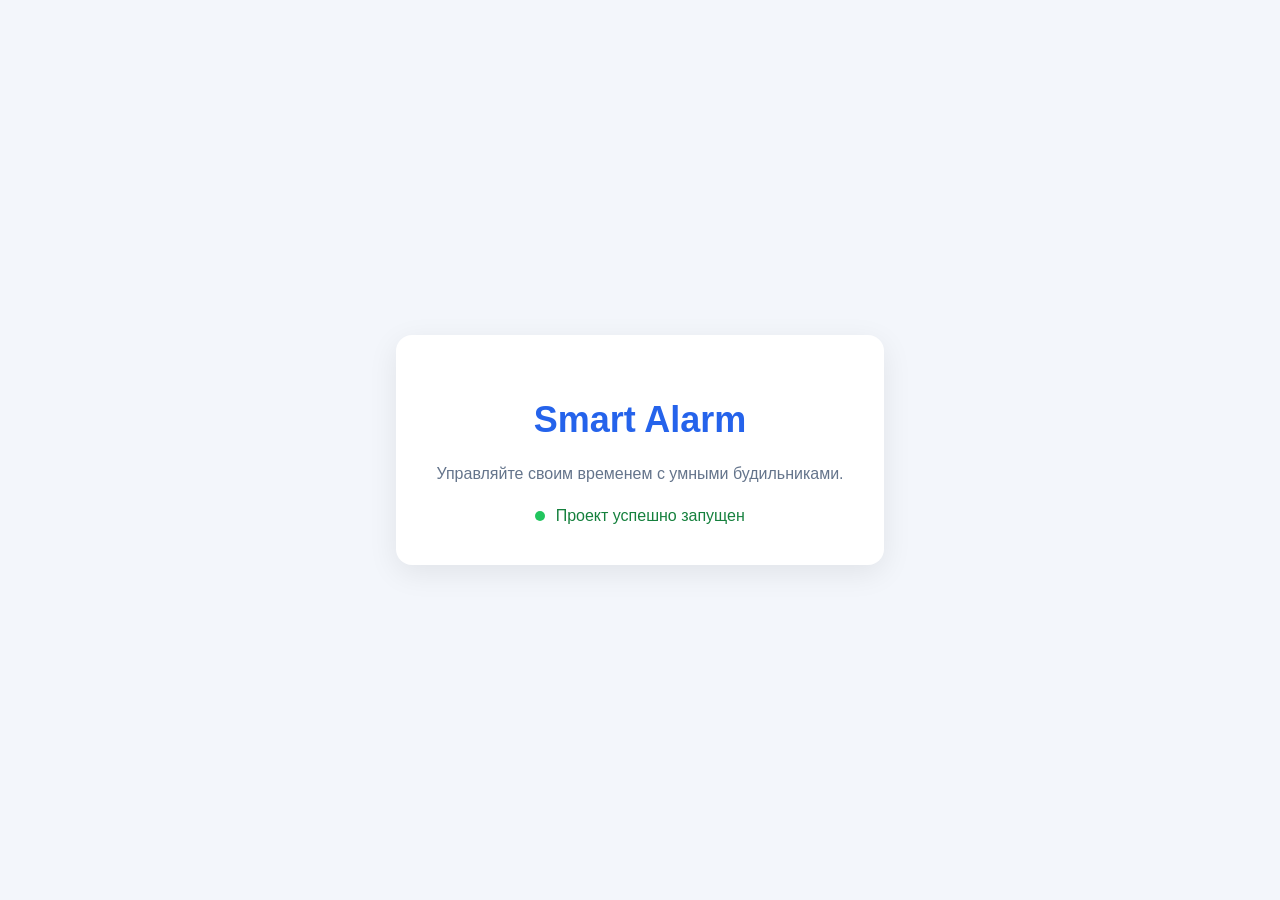
==== frontend/index.html @ fa348f57 "add backend API, frontend scaffold and project docs" ====
<!doctype html>
<html lang="ru">
  <head>
    <meta charset="UTF-8" />
    <meta name="viewport" content="width=device-width, initial-scale=1.0" />
    <title>Smart Alarm</title>
    <link rel="stylesheet" href="styles.css" />
  </head>
  <body>
    <main class="container">
      <h1>Smart Alarm</h1>
      <p>Управляйте своим временем с умными будильниками.</p>

      <div class="status">
        <span class="status-indicator"></span>
        Проект успешно запущен
      </div>
    </main>

    <script src="app.js"></script>
  </body>
</html>
---- frontend/styles.css ----
* {
    box-sizing: border-box;
}

body {
    margin: 0;
    min-height: 100vh;
    display: flex;
    justify-content: center;
    align-items: center;
    background: #f3f6fb;
    font-family: Arial, sans-serif;
    color: #1e293b;
}

.container {
    text-align: center;
    padding: 40px;
    background: #ffffff;
    border-radius: 16px;
    box-shadow: 0 8px 30px rgba(0, 0, 0, 0.08);
}

h1 {
    color: #2563eb;
    font-size: 36px;
}

p {
    color: #64748b;
}

.status {
    margin-top: 24px;
    color: #15803d;
}

.status-indicator {
    display: inline-block;
    width: 10px;
    height: 10px;
    margin-right: 6px;
    background: #22c55e;
    border-radius: 50%;
}
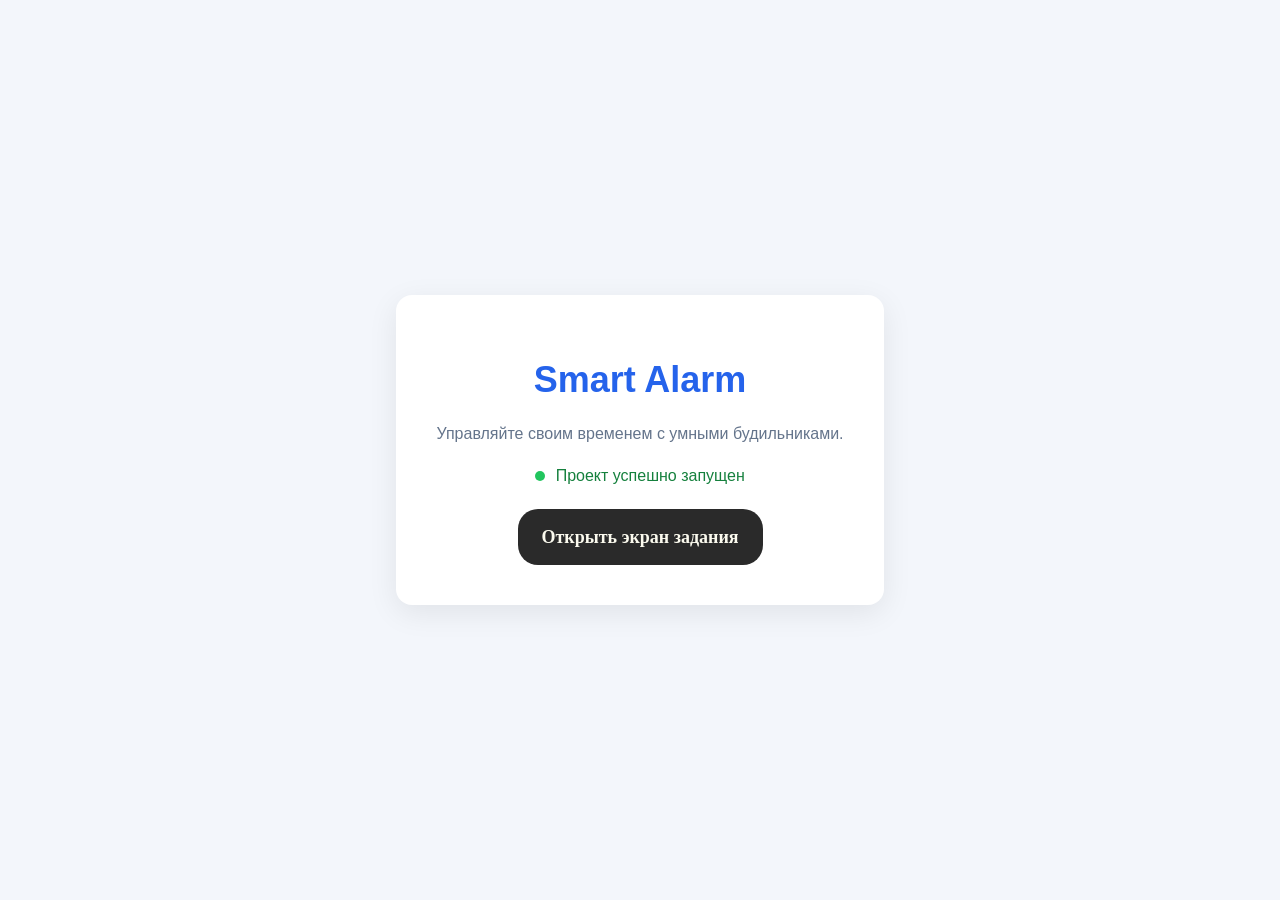
==== commit c434e872: "Отрисовка экранов математических заданий и ввода фраз" ====
--- a/frontend/index.html
+++ b/frontend/index.html
@@ -15,6 +15,10 @@
         <span class="status-indicator"></span>
         Проект успешно запущен
       </div>
+
+      <a class="preview-link" href="task.html?demo=math">
+        Открыть экран задания
+      </a>
     </main>
 
     <script src="app.js"></script>
--- a/frontend/styles.css
+++ b/frontend/styles.css
@@ -44,3 +44,28 @@
     background: #22c55e;
     border-radius: 50%;
 }
+
+.preview-link {
+    display: inline-flex;
+    align-items: center;
+    justify-content: center;
+    min-height: 56px;
+    margin-top: 24px;
+    padding: 0 24px;
+    background: #2a2a2a;
+    border-radius: 20px;
+    color: #fbfaee;
+    font-family: "Times New Roman", Times, serif;
+    font-size: 18px;
+    font-weight: 700;
+    text-decoration: none;
+}
+
+.preview-link:hover {
+    background: #1e1e1e;
+}
+
+.preview-link:focus-visible {
+    outline: 2px solid #2a2a2a;
+    outline-offset: 3px;
+}
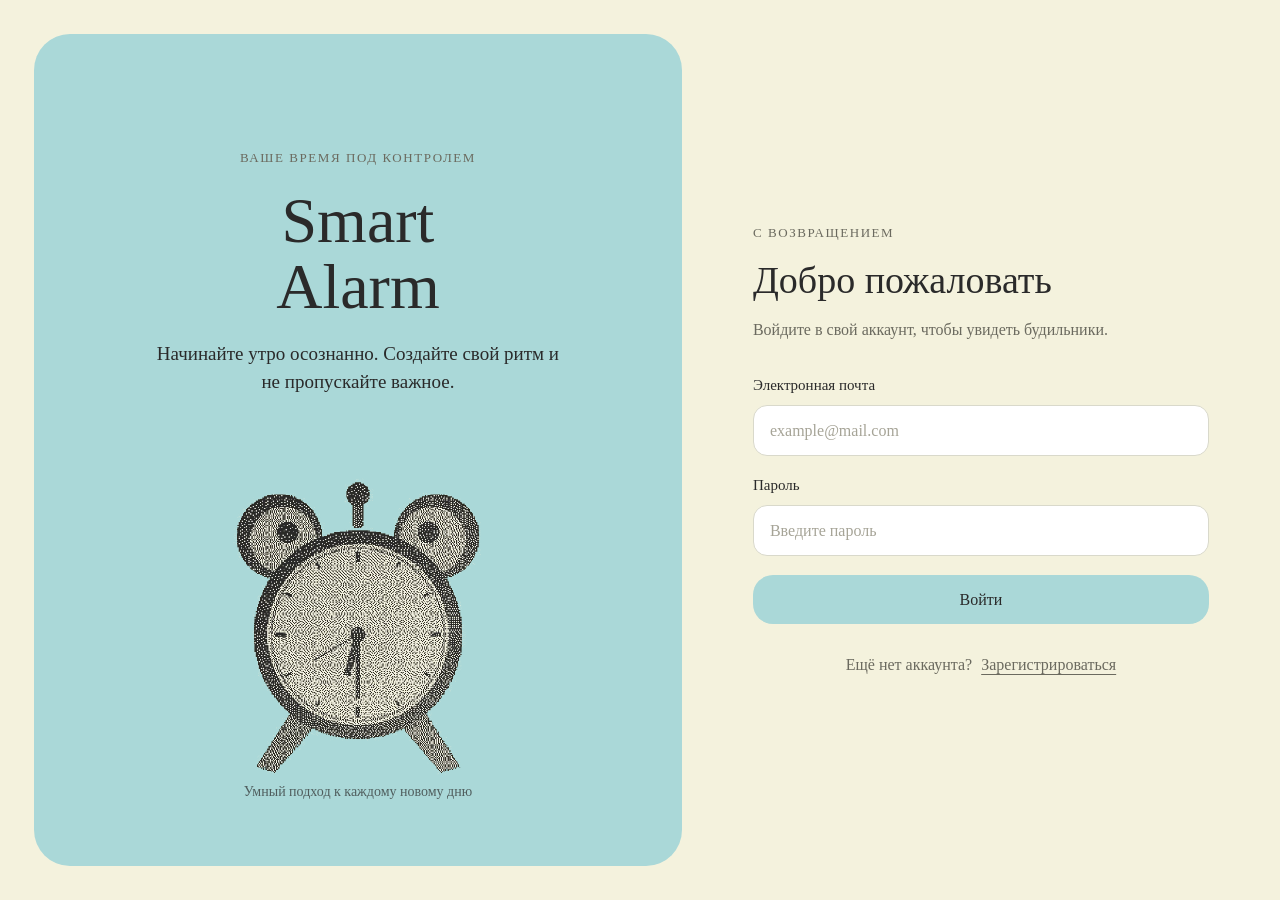
==== commit 4217556e: "feat: implement Smart Alarm frontend" ====
--- a/frontend/index.html
+++ b/frontend/index.html
@@ -1,26 +1,26 @@
-<!doctype html>
+
+<!DOCTYPE html>
 <html lang="ru">
-  <head>
-    <meta charset="UTF-8" />
-    <meta name="viewport" content="width=device-width, initial-scale=1.0" />
+<head>
+    <meta charset="UTF-8">
+    <meta name="viewport" content="width=device-width, initial-scale=1.0">
+    <meta name="theme-color" content="#F4F2DD">
+
     <title>Smart Alarm</title>
-    <link rel="stylesheet" href="styles.css" />
-  </head>
-  <body>
-    <main class="container">
-      <h1>Smart Alarm</h1>
-      <p>Управляйте своим временем с умными будильниками.</p>
 
-      <div class="status">
-        <span class="status-indicator"></span>
-        Проект успешно запущен
-      </div>
+    <link rel="icon" type="image/png" href="assets/clock.png">
+    <link rel="stylesheet" href="styles.css">
+</head>
 
-      <a class="preview-link" href="task.html?demo=math">
-        Открыть экран задания
-      </a>
-    </main>
+<body>
+    <div id="app">
+        <div class="app-loading">
+            <img src="assets/clock.png" alt="" class="loading-icon">
+            <p>Smart Alarm</p>
+            <span>Загружаем приложение...</span>
+        </div>
+    </div>
 
-    <script src="app.js"></script>
-  </body>
+    <script type="module" src="app.js"></script>
+</body>
 </html>
--- a/frontend/styles.css
+++ b/frontend/styles.css
@@ -1,71 +1,1190 @@
+:root {
+    --color-background: #F4F2DD;
+    --color-surface: #FBFAEE;
+    --color-primary: #AAD8D8;
+    --color-primary-dark: #79B9B9;
+    --color-text: #2A2A2A;
+    --color-muted: #6B6A5F;
+    --color-accent: #A63A2B;
+    --color-line: #D9D9CB;
+    --color-white: #FFFFFF;
+    --color-error-bg: #F8E8E4;
+    --color-success-bg: #E6F1E5;
+
+    --font-main: "Times New Roman", Times, serif;
+
+    --radius-card: 29px;
+    --radius-button: 20px;
+    --radius-small: 14px;
+
+    --shadow-soft: 0 8px 30px rgba(42, 42, 42, 0.045);
+    --transition: 0.2s ease;
+}
+
+/*reset*/
+
 
 * {
     box-sizing: border-box;
+    margin: 0;
+    padding: 0;
+}
+
+html {
+    min-width: 320px;
+    min-height: 100%;
+    scroll-behavior: smooth;
 }
 
 body {
-    margin: 0;
+    min-width: 320px;
     min-height: 100vh;
-    display: flex;
+    background: var(--color-background);
+    color: var(--color-text);
+    font-family: var(--font-main);
+    font-size: 16px;
+    line-height: 1.45;
+}
+
+button,
+input,
+select,
+textarea {
+    font: inherit;
+}
+
+button {
+    color: inherit;
+}
+
+button:focus-visible,
+input:focus-visible,
+select:focus-visible,
+a:focus-visible {
+    outline: 2px solid var(--color-accent);
+    outline-offset: 3px;
+}
+
+button:disabled {
+    cursor: not-allowed;
+    opacity: 0.55;
+}
+
+a {
+    color: inherit;
+    text-decoration: none;
+}
+
+img {
+    display: block;
+    max-width: 100%;
+}
+
+/* APP ROOT AND LOADING*/
+
+#app {
+    min-height: 100vh;
+}
+
+.app-loading {
+    min-height: 100vh;
+    display: flex;
+    flex-direction: column;
     justify-content: center;
     align-items: center;
-    background: #f3f6fb;
-    font-family: Arial, sans-serif;
-    color: #1e293b;
-}
-
-.container {
+    gap: 12px;
+    color: var(--color-muted);
+}
+
+.loading-icon {
+    width: 76px;
+    height: 76px;
+    object-fit: contain;
+    margin-bottom: 8px;
+}
+
+.app-loading p {
+    color: var(--color-text);
+    font-size: 30px;
+}
+
+.app-loading span {
+    font-size: 15px;
+}
+
+/*COMMON ELEMENTS */
+
+.eyebrow {
+    color: var(--color-muted);
+    font-size: 13px;
+    letter-spacing: 0.12em;
+    text-transform: uppercase;
+}
+
+.page-title {
+    font-size: clamp(30px, 3vw, 43px);
+    font-weight: 400;
+    line-height: 1.12;
+}
+
+.page-description {
+    max-width: 620px;
+    color: var(--color-muted);
+    font-size: 17px;
+}
+
+.section-title {
+    font-size: 24px;
+    font-weight: 400;
+}
+
+.muted {
+    color: var(--color-muted);
+}
+
+.accent-text {
+    color: var(--color-accent);
+}
+
+.divider {
+    width: 100%;
+    height: 1px;
+    background: var(--color-line);
+    border: none;
+}
+
+/* BUTTONS */
+
+.button {
+    min-height: 48px;
+    padding: 12px 23px;
+    display: inline-flex;
+    justify-content: center;
+    align-items: center;
+    gap: 9px;
+
+    border: 1px solid transparent;
+    border-radius: var(--radius-button);
+
+    background: var(--color-primary);
+    color: var(--color-text);
+
+    font-size: 16px;
+    cursor: pointer;
+    transition:
+        background var(--transition),
+        transform var(--transition),
+        border-color var(--transition);
+}
+
+.button:hover {
+    background: var(--color-primary-dark);
+}
+
+.button:active {
+    transform: scale(0.98);
+}
+
+.button-secondary {
+    background: transparent;
+    border-color: var(--color-line);
+}
+
+.button-secondary:hover {
+    background: rgba(170, 216, 216, 0.2);
+    border-color: var(--color-primary-dark);
+}
+
+.button-danger {
+    background: var(--color-error-bg);
+    color: var(--color-accent);
+}
+
+.button-danger:hover {
+    background: #F1D7D1;
+}
+
+.button-full {
+    width: 100%;
+}
+
+.button-small {
+    min-height: 38px;
+    padding: 8px 16px;
+    font-size: 14px;
+}
+
+.text-button {
+    padding: 4px 0;
+    border: none;
+    background: transparent;
+    color: var(--color-muted);
+    cursor: pointer;
+    text-decoration: underline;
+    text-underline-offset: 4px;
+}
+
+.text-button:hover {
+    color: var(--color-accent);
+}
+
+/* FORM ELEMENTS */
+
+.form {
+    display: flex;
+    flex-direction: column;
+    gap: 19px;
+}
+
+.form-group {
+    display: flex;
+    flex-direction: column;
+    gap: 8px;
+}
+
+.form-label {
+    font-size: 15px;
+    color: var(--color-text);
+}
+
+.form-input {
+    width: 100%;
+    min-height: 51px;
+    padding: 13px 16px;
+
+    border: 1px solid var(--color-line);
+    border-radius: var(--radius-small);
+
+    background: var(--color-white);
+    color: var(--color-text);
+
+    font-size: 16px;
+    transition: border-color var(--transition);
+}
+
+.form-input::placeholder {
+    color: #A6A497;
+}
+
+.form-input:focus {
+    outline: none;
+    border-color: var(--color-primary-dark);
+}
+
+.form-hint {
+    color: var(--color-muted);
+    font-size: 13px;
+}
+
+.form-error {
+    color: var(--color-accent);
+    font-size: 14px;
+}
+
+.form-message {
+    padding: 12px 15px;
+    border-radius: var(--radius-small);
+    font-size: 14px;
+}
+
+.form-message.error {
+    background: var(--color-error-bg);
+    color: var(--color-accent);
+}
+
+.form-message.success {
+    background: var(--color-success-bg);
+    color: #426B43;
+}
+
+/* AUTHENTICATION LAYOUT */
+
+.auth-layout {
+    min-height: 100vh;
+    padding: 34px;
+    display: grid;
+    grid-template-columns: minmax(0, 1.1fr) minmax(380px, 0.9fr);
+    gap: 34px;
+}
+
+.auth-visual {
+    position: relative;
+    min-height: 620px;
+    padding: clamp(30px, 5vw, 70px);
+
+    display: flex;
+    flex-direction: column;
+    justify-content: space-between;
+
+    overflow: hidden;
+    border-radius: 36px;
+    background: var(--color-primary);
+}
+
+.auth-visual-content {
+    position: relative;
+    z-index: 1;
+    width: 100%;
+    max-width: none;
+    margin: auto;
+
+    display: flex;
+    flex-direction: column;
+    align-items: center;
+
     text-align: center;
+}
+
+.auth-visual h1 {
+    margin-top: 20px;
+    font-size: clamp(42px, 5vw, 68px);
+    font-weight: 400;
+    line-height: 1.03;
+    text-align: center;
+}
+
+.auth-visual p {
+    max-width: 420px;
+    margin-top: 20px;
+    font-size: 19px;
+    text-align: center;
+}
+.auth-visual h1 {
+    margin-top: 20px;
+    font-size: clamp(42px, 5vw, 68px);
+    font-weight: 400;
+    line-height: 1.03;
+}
+
+.auth-visual p {
+    max-width: 420px;
+    margin-top: 20px;
+    font-size: 19px;
+}
+
+.auth-illustration {
+    width: min(65%, 360px);
+    max-height: 310px;
+    object-fit: contain;
+    align-self: center;
+    margin-top: 25px;
+}
+
+.auth-visual-footer {
+    position: relative;
+    z-index: 1;
+    width: 100%;
+
+    color: rgba(42, 42, 42, 0.7);
+    font-size: 14px;
+    text-align: center;
+    text-align: center;
+}
+
+.auth-panel {
+    width: 100%;
+    max-width: 480px;
+    margin: auto;
+    padding: 30px 12px;
+}
+
+.auth-panel-header {
+    margin-bottom: 34px;
+}
+
+.auth-panel-header h2 {
+    margin-top: 10px;
+    font-size: 38px;
+    font-weight: 400;
+}
+
+.auth-panel-header p {
+    margin-top: 10px;
+    color: var(--color-muted);
+}
+
+.auth-footer {
+    margin-top: 25px;
+    color: var(--color-muted);
+    text-align: center;
+}
+
+.auth-footer button {
+    margin-left: 5px;
+}
+
+/* ONBOARDING AND PERMISSIONS */
+
+.onboarding-layout {
+    min-height: 100vh;
     padding: 40px;
-    background: #ffffff;
-    border-radius: 16px;
-    box-shadow: 0 8px 30px rgba(0, 0, 0, 0.08);
-}
-
-h1 {
-    color: #2563eb;
-    font-size: 36px;
-}
-
-p {
-    color: #64748b;
-}
-
-.status {
-    margin-top: 24px;
-    color: #15803d;
-}
-
-.status-indicator {
-    display: inline-block;
-    width: 10px;
-    height: 10px;
-    margin-right: 6px;
-    background: #22c55e;
+    display: flex;
+    justify-content: center;
+    align-items: center;
+}
+
+.onboarding-card {
+    width: min(100%, 850px);
+    min-height: 480px;
+    padding: clamp(28px, 5vw, 60px);
+
+    display: flex;
+    flex-direction: column;
+    align-items: center;
+    justify-content: center;
+    text-align: center;
+    gap: 22px;
+
+    border-radius: 36px;
+    background: var(--color-surface);
+    box-shadow: var(--shadow-soft);
+}
+
+.onboarding-illustration {
+    width: min(240px, 55%);
+    max-height: 220px;
+    object-fit: contain;
+}
+
+.onboarding-card h1 {
+    max-width: 650px;
+    font-size: clamp(32px, 4vw, 48px);
+    font-weight: 400;
+    line-height: 1.12;
+}
+
+.onboarding-card p {
+    max-width: 540px;
+    color: var(--color-muted);
+    font-size: 17px;
+}
+
+.onboarding-actions {
+    width: 100%;
+    margin-top: 12px;
+    display: flex;
+    justify-content: center;
+    gap: 12px;
+    flex-wrap: wrap;
+}
+
+.onboarding-progress {
+    display: flex;
+    justify-content: center;
+    gap: 8px;
+}
+
+.progress-dot {
+    width: 8px;
+    height: 8px;
     border-radius: 50%;
-}
-
-.preview-link {
+    background: var(--color-line);
+}
+
+.progress-dot.active {
+    width: 24px;
+    border-radius: 10px;
+    background: var(--color-primary-dark);
+}
+
+/* MAIN APP SHELL */
+
+.app-shell {
+    min-height: 100vh;
+    display: grid;
+    grid-template-columns: 260px minmax(0, 1fr);
+}
+
+.sidebar {
+    position: sticky;
+    top: 0;
+    height: 100vh;
+    padding: 30px 21px;
+
+    display: flex;
+    flex-direction: column;
+
+    background: var(--color-surface);
+    border-right: 1px solid var(--color-line);
+}
+
+.brand {
+    display: flex;
+    align-items: center;
+    gap: 12px;
+    padding: 4px 10px 35px;
+}
+
+.brand img {
+    width: 43px;
+    height: 43px;
+    object-fit: contain;
+}
+
+.brand-name {
+    font-size: 25px;
+    line-height: 1;
+}
+
+.brand-caption {
+    margin-top: 4px;
+    color: var(--color-muted);
+    font-size: 12px;
+}
+
+.sidebar-nav {
+    display: flex;
+    flex-direction: column;
+    gap: 8px;
+}
+
+.nav-label {
+    margin: 10px 12px 7px;
+    color: var(--color-muted);
+    font-size: 12px;
+    letter-spacing: 0.1em;
+    text-transform: uppercase;
+}
+
+.nav-link {
+    min-height: 48px;
+    padding: 11px 14px;
+
+    display: flex;
+    align-items: center;
+    gap: 12px;
+
+    border: none;
+    border-radius: 15px;
+    background: transparent;
+
+    color: var(--color-muted);
+    text-align: left;
+    font-size: 16px;
+    cursor: pointer;
+    transition: background var(--transition), color var(--transition);
+}
+
+.nav-link:hover {
+    background: rgba(170, 216, 216, 0.2);
+    color: var(--color-text);
+}
+
+.nav-link.active {
+    background: var(--color-primary);
+    color: var(--color-text);
+}
+
+.nav-icon {
+    width: 22px;
+    text-align: center;
+    font-size: 19px;
+}
+
+.sidebar-bottom {
+    margin-top: auto;
+    padding-top: 25px;
+}
+
+.sidebar-user {
+    padding: 15px 10px 0;
+    border-top: 1px solid var(--color-line);
+}
+
+.sidebar-user-email {
+    overflow: hidden;
+    color: var(--color-muted);
+    font-size: 13px;
+    text-overflow: ellipsis;
+    white-space: nowrap;
+}
+
+.sidebar-user-action {
+    margin-top: 9px;
+}
+
+.main-area {
+    min-width: 0;
+    padding: 34px clamp(25px, 4vw, 65px) 55px;
+}
+
+.topbar {
+    min-height: 48px;
+    margin-bottom: 38px;
+
+    display: flex;
+    align-items: center;
+    justify-content: space-between;
+    gap: 20px;
+}
+
+.topbar-date {
+    color: var(--color-muted);
+    font-size: 15px;
+}
+
+.topbar-actions {
+    display: flex;
+    align-items: center;
+    gap: 12px;
+}
+
+.page-content {
+    width: 100%;
+    max-width: 1440px;
+    margin: 0 auto;
+}
+
+.page-header {
+    margin-bottom: 32px;
+    display: flex;
+    justify-content: space-between;
+    align-items: flex-end;
+    gap: 24px;
+}
+
+.page-header-text {
+    display: flex;
+    flex-direction: column;
+    gap: 9px;
+}
+
+/* DASHBOARD / ALARM LIST */
+
+.welcome-panel {
+    position: relative;
+    min-height: 190px;
+    margin-bottom: 35px;
+    padding: 30px 36px;
+
+    display: flex;
+    align-items: center;
+    justify-content: space-between;
+    gap: 25px;
+
+    overflow: hidden;
+    border-radius: var(--radius-card);
+    background: var(--color-primary);
+}
+
+.welcome-content {
+    flex: 1;
+    min-width: 0;
+}
+
+.welcome-panel h1 {
+    max-width: 650px;
+    font-size: clamp(32px, 4vw, 47px);
+    font-weight: 400;
+    line-height: 1.08;
+    overflow-wrap: anywhere;
+    word-break: normal;
+}
+
+.welcome-panel p {
+    margin-top: 12px;
+    color: rgba(42, 42, 42, 0.75);
+    font-size: 17px;
+}
+
+.welcome-decoration {
+    width: 150px;
+    max-height: 150px;
+    flex-shrink: 0;
+    object-fit: contain;
+}
+
+.alarm-section {
+    margin-top: 30px;
+}
+
+.alarm-section-header {
+    margin-bottom: 20px;
+    display: flex;
+    align-items: center;
+    justify-content: space-between;
+    gap: 16px;
+}
+
+.alarm-count {
+    color: var(--color-muted);
+    font-size: 14px;
+}
+
+.alarm-grid {
+    display: grid;
+    grid-template-columns: minmax(0, 1fr);
+    gap: 18px;
+}
+
+.alarm-card {
+    min-width: 0;
+    padding: 25px;
+
+    display: flex;
+    flex-direction: column;
+    gap: 18px;
+
+    border: 1px solid var(--color-line);
+    border-radius: var(--radius-card);
+    background: var(--color-surface);
+    box-shadow: var(--shadow-soft);
+}
+
+.alarm-card-top {
+    display: flex;
+    align-items: flex-start;
+    justify-content: space-between;
+    gap: 15px;
+}
+
+.alarm-time {
+    font-size: clamp(36px, 4vw, 51px);
+    line-height: 1;
+    font-weight: 400;
+    font-variant-numeric: tabular-nums;
+}
+
+.alarm-status {
+    padding: 6px 11px;
+    border-radius: 20px;
+    background: var(--color-success-bg);
+    color: #426B43;
+    font-size: 12px;
+    white-space: nowrap;
+}
+
+.alarm-status.disabled {
+    background: #ECEBE3;
+    color: var(--color-muted);
+}
+
+.alarm-days {
+    display: flex;
+    flex-wrap: wrap;
+    gap: 6px;
+}
+
+.day-chip {
+    min-width: 31px;
+    height: 31px;
+    padding: 0 7px;
+
     display: inline-flex;
-    align-items: center;
     justify-content: center;
-    min-height: 56px;
-    margin-top: 24px;
-    padding: 0 24px;
-    background: #2a2a2a;
-    border-radius: 20px;
-    color: #fbfaee;
-    font-family: "Times New Roman", Times, serif;
-    font-size: 18px;
-    font-weight: 700;
-    text-decoration: none;
-}
-
-.preview-link:hover {
-    background: #1e1e1e;
-}
-
-.preview-link:focus-visible {
-    outline: 2px solid #2a2a2a;
-    outline-offset: 3px;
+    align-items: center;
+
+    border-radius: 50%;
+    background: #ECEBE3;
+    color: var(--color-muted);
+    font-size: 12px;
+}
+
+.day-chip.active {
+    background: var(--color-primary);
+    color: var(--color-text);
+}
+
+.alarm-details {
+    padding-top: 15px;
+    display: flex;
+    flex-direction: column;
+    gap: 7px;
+    border-top: 1px solid var(--color-line);
+}
+
+.alarm-detail {
+    display: flex;
+    justify-content: space-between;
+    gap: 15px;
+    font-size: 14px;
+}
+
+.alarm-detail-label {
+    color: var(--color-muted);
+}
+
+.alarm-detail-value {
+    text-align: right;
+}
+
+/* EMPTY / LOADING / ERROR STATES */
+
+.state-panel {
+    min-height: 300px;
+    padding: 45px 25px;
+
+    display: flex;
+    flex-direction: column;
+    justify-content: center;
+    align-items: center;
+    gap: 16px;
+
+    border: 1px dashed var(--color-line);
+    border-radius: var(--radius-card);
+    background: rgba(251, 250, 238, 0.6);
+    text-align: center;
+}
+
+.state-illustration {
+    width: 110px;
+    height: 110px;
+    object-fit: contain;
+}
+
+.state-panel h2 {
+    font-size: 27px;
+    font-weight: 400;
+}
+
+.state-panel p {
+    max-width: 420px;
+    color: var(--color-muted);
+}
+
+.state-error {
+    border-color: #E5B7AC;
+    background: var(--color-error-bg);
+}
+
+.loader {
+    width: 34px;
+    height: 34px;
+    border: 3px solid var(--color-line);
+    border-top-color: var(--color-primary-dark);
+    border-radius: 50%;
+    animation: spin 0.8s linear infinite;
+}
+
+@keyframes spin {
+    to {
+        transform: rotate(360deg);
+    }
+}
+
+/* PROFILE */
+
+.profile-card {
+    max-width: 720px;
+    padding: 30px;
+    border: 1px solid var(--color-line);
+    border-radius: var(--radius-card);
+    background: var(--color-surface);
+}
+
+.profile-row {
+    padding: 18px 0;
+    display: flex;
+    justify-content: space-between;
+    gap: 20px;
+    border-bottom: 1px solid var(--color-line);
+}
+
+.profile-row:last-child {
+    border-bottom: none;
+}
+
+.profile-label {
+    color: var(--color-muted);
+}
+
+/* MOBILE NAVIGATION */
+
+.mobile-header {
+    display: none;
+}
+
+.mobile-nav {
+    display: none;
+}
+
+/* RESPONSIVE: SMALL DESKTOP */
+
+@media (max-width: 1100px) {
+    .app-shell {
+        grid-template-columns: 220px minmax(0, 1fr);
+    }
+
+    .sidebar {
+        padding-inline: 15px;
+    }
+
+    .main-area {
+        padding-inline: 28px;
+    }
+
+    .alarm-grid {
+        grid-template-columns: 1fr;
+    }
+
+    .auth-layout {
+        grid-template-columns: minmax(0, 1fr) minmax(340px, 0.9fr);
+        padding: 22px;
+        gap: 22px;
+    }
+}
+
+/* RESPONSIVE: TABLET */
+
+@media (max-width: 760px) {
+    .app-shell {
+        display: block;
+        padding-bottom: 78px;
+    }
+
+    .sidebar {
+        display: none;
+    }
+
+    .main-area {
+        padding: 22px 20px 35px;
+    }
+
+    .topbar {
+        margin-bottom: 27px;
+    }
+
+    .mobile-header {
+        min-height: 65px;
+        padding: 12px 20px;
+
+        display: flex;
+        align-items: center;
+        justify-content: space-between;
+
+        background: var(--color-surface);
+        border-bottom: 1px solid var(--color-line);
+    }
+
+    .mobile-header .brand {
+        padding: 0;
+    }
+
+    .mobile-nav {
+        position: fixed;
+        z-index: 20;
+        right: 0;
+        bottom: 0;
+        left: 0;
+
+        min-height: 70px;
+        padding: 8px 12px;
+
+        display: flex;
+        justify-content: space-around;
+        align-items: center;
+        gap: 5px;
+
+        background: var(--color-surface);
+        border-top: 1px solid var(--color-line);
+    }
+
+    .mobile-nav .nav-link {
+        min-width: 0;
+        min-height: 54px;
+        padding: 6px 10px;
+
+        flex: 1;
+        flex-direction: column;
+        justify-content: center;
+        gap: 2px;
+
+        font-size: 11px;
+        text-align: center;
+    }
+
+    .mobile-nav .nav-icon {
+        font-size: 19px;
+    }
+
+    .welcome-panel {
+        min-height: 165px;
+        padding: 25px;
+    }
+
+    .welcome-decoration {
+        width: 100px;
+    }
+
+    .page-header {
+        align-items: flex-start;
+        flex-direction: column;
+    }
+
+    .auth-layout {
+        min-height: 100vh;
+        padding: 18px;
+        display: flex;
+        flex-direction: column;
+        gap: 15px;
+    }
+
+    .auth-visual {
+        min-height: 230px;
+        padding: 25px;
+        border-radius: 25px;
+    }
+
+    .auth-visual h1 {
+        font-size: 38px;
+    }
+
+    .auth-visual p {
+        margin-top: 10px;
+        font-size: 16px;
+    }
+
+    .auth-illustration {
+        display: none;
+    }
+
+    .auth-panel {
+        max-width: 520px;
+        padding: 25px 8px;
+    }
+
+    .auth-panel-header {
+        margin-bottom: 25px;
+    }
+
+    .auth-panel-header h2 {
+        font-size: 33px;
+    }
+
+    .onboarding-layout {
+        padding: 18px;
+    }
+
+    .onboarding-card {
+        min-height: 430px;
+        padding: 28px 20px;
+    }
+}
+
+/* RESPONSIVE: MOBILE */
+
+@media (max-width: 480px) {
+    body {
+        font-size: 15px;
+    }
+
+    .main-area {
+        padding: 18px 15px 28px;
+    }
+
+    .page-title {
+        font-size: 32px;
+    }
+
+    .topbar {
+        margin-bottom: 23px;
+    }
+
+    .topbar-date {
+        font-size: 13px;
+    }
+
+    .welcome-panel {
+        min-height: 150px;
+        padding: 21px;
+        border-radius: 23px;
+    }
+
+    .welcome-panel h1 {
+        font-size: 31px;
+    }
+
+    .welcome-panel p {
+        font-size: 14px;
+    }
+
+    .welcome-decoration {
+        width: 75px;
+    }
+
+    .alarm-card {
+        padding: 20px;
+        border-radius: 23px;
+    }
+
+    .alarm-time {
+        font-size: 39px;
+    }
+
+    .alarm-section-header {
+        align-items: flex-start;
+    }
+
+    .section-title {
+        font-size: 21px;
+    }
+
+    .button {
+        min-height: 45px;
+        padding: 10px 17px;
+    }
+
+    .mobile-nav {
+        padding-inline: 5px;
+    }
+
+    .mobile-nav .nav-link {
+        padding-inline: 4px;
+        font-size: 10px;
+    }
+
+    .auth-layout {
+        padding: 12px 17px;
+    }
+
+    .auth-visual {
+        min-height: 185px;
+        padding: 20px;
+    }
+
+    .auth-visual h1 {
+        font-size: 33px;
+    }
+
+    .auth-panel-header h2 {
+        font-size: 30px;
+    }
+
+    .profile-card {
+        padding: 20px;
+    }
+
+    .profile-row {
+        flex-direction: column;
+        gap: 5px;
+    }
+
+    .onboarding-card {
+        min-height: 400px;
+        padding: 25px 18px;
+    }
+
+    .onboarding-card h1 {
+        font-size: 31px;
+    }
+}
+
+/* ACCESSIBILITY / REDUCED MOTION */
+
+@media (prefers-reduced-motion: reduce) {
+    *,
+    *::before,
+    *::after {
+        scroll-behavior: auto !important;
+        animation-duration: 0.01ms !important;
+        animation-iteration-count: 1 !important;
+        transition-duration: 0.01ms !important;
+    }
+}
+
+/* cкрываем часы в блоке приветствия на узких экранах */
+@media (max-width: 900px) {
+    .welcome-decoration {
+        display: none;
+    }
 }
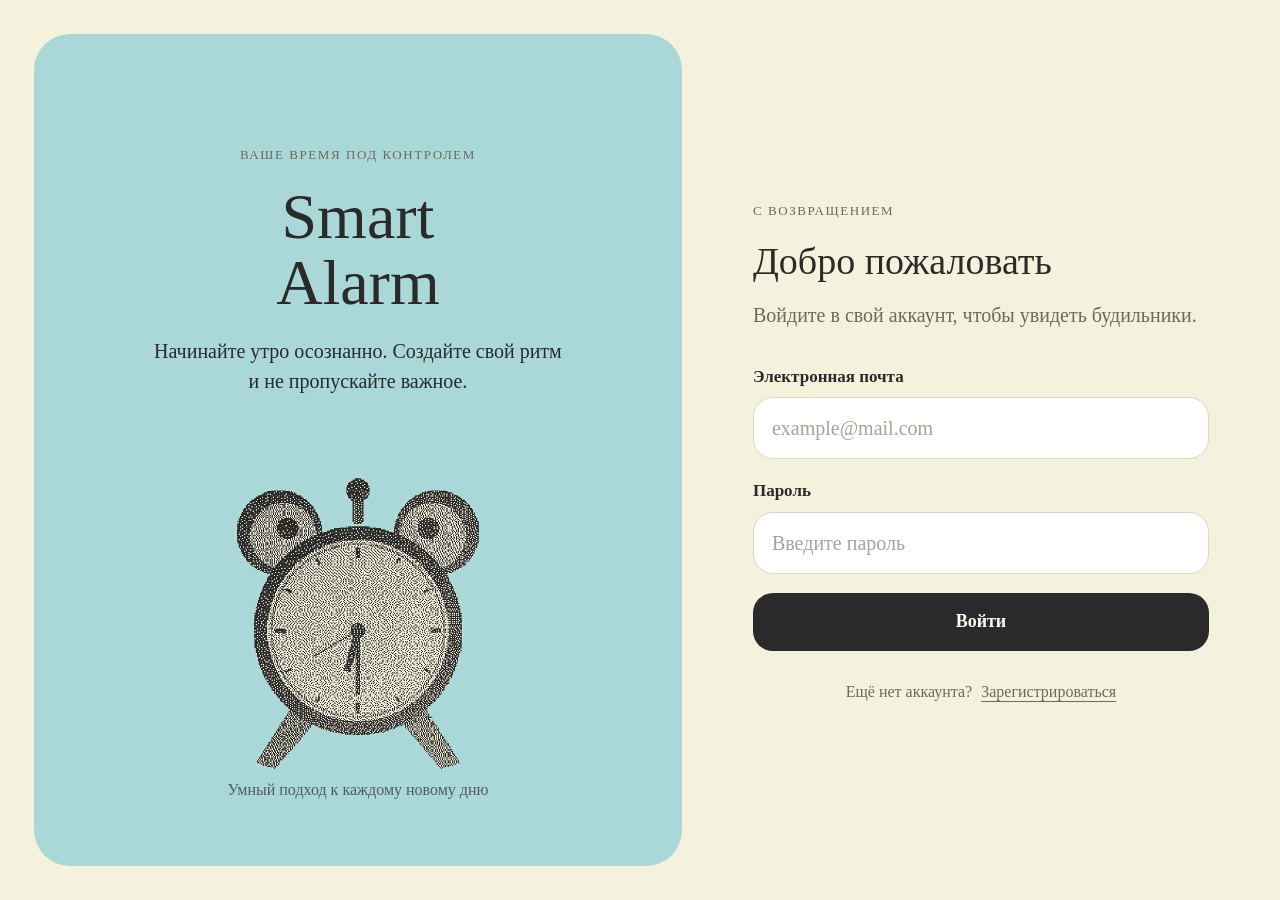
==== commit 113e6a49: "feat(frontend): add alarm CRUD, editor UI and real API integration" ====
--- a/frontend/styles.css
+++ b/frontend/styles.css
@@ -42,8 +42,8 @@
     background: var(--color-background);
     color: var(--color-text);
     font-family: var(--font-main);
-    font-size: 16px;
-    line-height: 1.45;
+    font-size: 20px;
+    line-height: 1.5;
 }
 
 button,
@@ -61,13 +61,26 @@
 input:focus-visible,
 select:focus-visible,
 a:focus-visible {
-    outline: 2px solid var(--color-accent);
+    outline: 2px solid var(--color-text);
     outline-offset: 3px;
 }
 
 button:disabled {
     cursor: not-allowed;
     opacity: 0.55;
+}
+
+.button:disabled {
+    background: #DEDCD0;
+    border-color: transparent;
+    color: #8B897C;
+    opacity: 1;
+}
+
+.button:disabled:hover {
+    background: #DEDCD0;
+    border-color: transparent;
+    color: #8B897C;
 }
 
 a {
@@ -122,20 +135,20 @@
 }
 
 .page-title {
-    font-size: clamp(30px, 3vw, 43px);
-    font-weight: 400;
-    line-height: 1.12;
+    font-size: clamp(30px, 3vw, 38px);
+    font-weight: 700;
+    line-height: 1.08;
 }
 
 .page-description {
     max-width: 620px;
     color: var(--color-muted);
-    font-size: 17px;
+    font-size: 20px;
 }
 
 .section-title {
     font-size: 24px;
-    font-weight: 400;
+    font-weight: 700;
 }
 
 .muted {
@@ -143,7 +156,7 @@
 }
 
 .accent-text {
-    color: var(--color-accent);
+    font-style: italic;
 }
 
 .divider {
@@ -156,8 +169,8 @@
 /* BUTTONS */
 
 .button {
-    min-height: 48px;
-    padding: 12px 23px;
+    min-height: 58px;
+    padding: 13px 24px;
     display: inline-flex;
     justify-content: center;
     align-items: center;
@@ -166,42 +179,63 @@
     border: 1px solid transparent;
     border-radius: var(--radius-button);
 
-    background: var(--color-primary);
-    color: var(--color-text);
-
-    font-size: 16px;
+    background: var(--color-text);
+    color: var(--color-surface);
+
+    font-size: 18px;
+    font-weight: 700;
     cursor: pointer;
     transition:
         background var(--transition),
+        color var(--transition),
         transform var(--transition),
         border-color var(--transition);
 }
 
 .button:hover {
-    background: var(--color-primary-dark);
+    background: #1E1E1E;
 }
 
 .button:active {
     transform: scale(0.98);
 }
 
+.button-primary {
+    background: var(--color-text);
+    color: var(--color-surface);
+}
+
+.button-primary:hover {
+    background: #1E1E1E;
+}
+
+.button-accent {
+    background: var(--color-primary);
+    color: var(--color-text);
+}
+
+.button-accent:hover {
+    background: var(--color-primary-dark);
+}
+
 .button-secondary {
     background: transparent;
-    border-color: var(--color-line);
+    border-color: var(--color-text);
+    color: var(--color-text);
 }
 
 .button-secondary:hover {
-    background: rgba(170, 216, 216, 0.2);
-    border-color: var(--color-primary-dark);
+    background: rgba(170, 216, 216, 0.28);
+    border-color: var(--color-text);
 }
 
 .button-danger {
-    background: var(--color-error-bg);
-    color: var(--color-accent);
+    background: var(--color-accent);
+    color: var(--color-white);
 }
 
 .button-danger:hover {
-    background: #F1D7D1;
+    background: #8E3124;
 }
 
 .button-full {
@@ -209,9 +243,9 @@
 }
 
 .button-small {
-    min-height: 38px;
-    padding: 8px 16px;
-    font-size: 14px;
+    min-height: 44px;
+    padding: 9px 17px;
+    font-size: 15px;
 }
 
 .text-button {
@@ -225,7 +259,7 @@
 }
 
 .text-button:hover {
-    color: var(--color-accent);
+    color: var(--color-text);
 }
 
 /* FORM ELEMENTS */
@@ -243,23 +277,27 @@
 }
 
 .form-label {
-    font-size: 15px;
+    font-size: 17px;
+    font-weight: 700;
     color: var(--color-text);
 }
 
 .form-input {
     width: 100%;
-    min-height: 51px;
-    padding: 13px 16px;
+    min-height: 60px;
+    padding: 15px 18px;
 
     border: 1px solid var(--color-line);
-    border-radius: var(--radius-small);
+    border-radius: var(--radius-button);
 
     background: var(--color-white);
     color: var(--color-text);
 
-    font-size: 16px;
-    transition: border-color var(--transition);
+    font-size: 20px;
+    transition:
+        border-color var(--transition),
+        box-shadow var(--transition),
+        background var(--transition);
 }
 
 .form-input::placeholder {
@@ -268,33 +306,50 @@
 
 .form-input:focus {
     outline: none;
-    border-color: var(--color-primary-dark);
+    border-color: var(--color-text);
+    box-shadow: 0 0 0 1px var(--color-text);
+}
+
+.form-input:disabled {
+    background: #ECEBE3;
+}
+
+.form-input.is-invalid,
+.form-input[aria-invalid="true"] {
+    border-color: var(--color-accent);
+    background: var(--color-error-bg);
 }
 
 .form-hint {
     color: var(--color-muted);
-    font-size: 13px;
+    font-size: 16px;
 }
 
 .form-error {
     color: var(--color-accent);
-    font-size: 14px;
+    font-size: 16px;
 }
 
 .form-message {
-    padding: 12px 15px;
+    padding: 13px 16px;
+    border: 1px solid transparent;
     border-radius: var(--radius-small);
-    font-size: 14px;
+    font-size: 16px;
 }
 
 .form-message.error {
+    border-color: var(--color-accent);
     background: var(--color-error-bg);
     color: var(--color-accent);
 }
 
 .form-message.success {
-    background: var(--color-success-bg);
-    color: #426B43;
+    background: var(--color-primary);
+    color: var(--color-text);
+}
+
+.list-message {
+    margin-bottom: 18px;
 }
 
 /* AUTHENTICATION LAYOUT */
@@ -346,20 +401,8 @@
 .auth-visual p {
     max-width: 420px;
     margin-top: 20px;
-    font-size: 19px;
+    font-size: 20px;
     text-align: center;
-}
-.auth-visual h1 {
-    margin-top: 20px;
-    font-size: clamp(42px, 5vw, 68px);
-    font-weight: 400;
-    line-height: 1.03;
-}
-
-.auth-visual p {
-    max-width: 420px;
-    margin-top: 20px;
-    font-size: 19px;
 }
 
 .auth-illustration {
@@ -376,8 +419,7 @@
     width: 100%;
 
     color: rgba(42, 42, 42, 0.7);
-    font-size: 14px;
-    text-align: center;
+    font-size: 16px;
     text-align: center;
 }
 
@@ -406,6 +448,7 @@
 .auth-footer {
     margin-top: 25px;
     color: var(--color-muted);
+    font-size: 16px;
     text-align: center;
 }
 
@@ -456,7 +499,7 @@
 .onboarding-card p {
     max-width: 540px;
     color: var(--color-muted);
-    font-size: 17px;
+    font-size: 20px;
 }
 
 .onboarding-actions {
@@ -594,7 +637,7 @@
 .sidebar-user-email {
     overflow: hidden;
     color: var(--color-muted);
-    font-size: 13px;
+    font-size: 16px;
     text-overflow: ellipsis;
     white-space: nowrap;
 }
@@ -620,7 +663,7 @@
 
 .topbar-date {
     color: var(--color-muted);
-    font-size: 15px;
+    font-size: 16px;
 }
 
 .topbar-actions {
@@ -674,8 +717,8 @@
 
 .welcome-panel h1 {
     max-width: 650px;
-    font-size: clamp(32px, 4vw, 47px);
-    font-weight: 400;
+    font-size: clamp(30px, 3vw, 38px);
+    font-weight: 700;
     line-height: 1.08;
     overflow-wrap: anywhere;
     word-break: normal;
@@ -684,7 +727,7 @@
 .welcome-panel p {
     margin-top: 12px;
     color: rgba(42, 42, 42, 0.75);
-    font-size: 17px;
+    font-size: 20px;
 }
 
 .welcome-decoration {
@@ -708,7 +751,7 @@
 
 .alarm-count {
     color: var(--color-muted);
-    font-size: 14px;
+    font-size: 16px;
 }
 
 .alarm-grid {
@@ -739,18 +782,19 @@
 }
 
 .alarm-time {
-    font-size: clamp(36px, 4vw, 51px);
+    font-size: clamp(40px, 4vw, 50px);
     line-height: 1;
-    font-weight: 400;
+    font-weight: 700;
     font-variant-numeric: tabular-nums;
 }
 
 .alarm-status {
-    padding: 6px 11px;
+    padding: 6px 12px;
     border-radius: 20px;
-    background: var(--color-success-bg);
-    color: #426B43;
-    font-size: 12px;
+    background: var(--color-primary);
+    color: var(--color-text);
+    font-size: 14px;
+    font-weight: 700;
     white-space: nowrap;
 }
 
@@ -777,7 +821,7 @@
     border-radius: 50%;
     background: #ECEBE3;
     color: var(--color-muted);
-    font-size: 12px;
+    font-size: 14px;
 }
 
 .day-chip.active {
@@ -797,7 +841,7 @@
     display: flex;
     justify-content: space-between;
     gap: 15px;
-    font-size: 14px;
+    font-size: 16px;
 }
 
 .alarm-detail-label {
@@ -806,6 +850,283 @@
 
 .alarm-detail-value {
     text-align: right;
+}
+
+.alarm-card.is-disabled {
+    background: #F7F5E8;
+}
+
+.alarm-card.is-disabled .alarm-time {
+    color: var(--color-muted);
+}
+
+.alarm-card-actions {
+    padding-top: 17px;
+    display: flex;
+    align-items: center;
+    justify-content: space-between;
+    gap: 16px;
+    border-top: 1px solid var(--color-line);
+}
+
+.alarm-card-buttons {
+    display: flex;
+    align-items: center;
+    gap: 9px;
+    flex-wrap: wrap;
+}
+
+.switch {
+    min-height: 44px;
+    padding: 4px 0;
+
+    display: inline-flex;
+    align-items: center;
+    gap: 10px;
+
+    border: none;
+    background: transparent;
+    cursor: pointer;
+}
+
+.switch-track {
+    position: relative;
+    width: 52px;
+    height: 30px;
+    flex-shrink: 0;
+    border-radius: 999px;
+    background: #DEDCD0;
+    transition: background var(--transition);
+}
+
+.switch-thumb {
+    position: absolute;
+    top: 4px;
+    left: 4px;
+    width: 22px;
+    height: 22px;
+    border-radius: 50%;
+    background: var(--color-white);
+    box-shadow: 0 1px 4px rgba(42, 42, 42, 0.18);
+    transition: transform var(--transition);
+}
+
+.switch.is-on .switch-track {
+    background: var(--color-primary-dark);
+}
+
+.switch.is-on .switch-thumb {
+    transform: translateX(22px);
+}
+
+.switch-label {
+    color: var(--color-muted);
+    font-size: 16px;
+    white-space: nowrap;
+}
+
+.switch.is-on .switch-label {
+    color: var(--color-text);
+}
+
+/* ALARM EDITOR */
+
+.alarm-editor {
+    max-width: 980px;
+}
+
+.alarm-form {
+    padding: clamp(22px, 3vw, 34px);
+
+    display: flex;
+    flex-direction: column;
+    gap: 24px;
+
+    border: 1px solid var(--color-line);
+    border-radius: var(--radius-card);
+    background: var(--color-surface);
+    box-shadow: var(--shadow-soft);
+}
+
+.editor-grid {
+    display: grid;
+    grid-template-columns: repeat(2, minmax(0, 1fr));
+    gap: 22px;
+}
+
+.form-input-time {
+    max-width: 230px;
+    font-size: 28px;
+    font-weight: 700;
+    font-variant-numeric: tabular-nums;
+}
+
+.fieldset-reset {
+    min-width: 0;
+    border: 0;
+}
+
+.fieldset-reset legend {
+    margin-bottom: 10px;
+    padding: 0;
+}
+
+.days-picker {
+    display: flex;
+    flex-wrap: wrap;
+    gap: 9px;
+}
+
+.day-choice {
+    min-width: 52px;
+    min-height: 48px;
+    padding: 8px 12px;
+
+    border: 1px solid var(--color-line);
+    border-radius: 999px;
+    background: var(--color-white);
+    color: var(--color-text);
+
+    font-size: 15px;
+    cursor: pointer;
+    transition:
+        background var(--transition),
+        border-color var(--transition),
+        color var(--transition);
+}
+
+.day-choice:hover {
+    border-color: var(--color-primary-dark);
+    background: rgba(170, 216, 216, 0.22);
+}
+
+.day-choice.is-selected {
+    border-color: var(--color-primary-dark);
+    background: var(--color-primary);
+}
+
+.check-row {
+    position: relative;
+    min-height: 58px;
+    padding: 14px 18px;
+
+    display: flex;
+    align-items: center;
+    gap: 12px;
+
+    border: 1px solid var(--color-line);
+    border-radius: var(--radius-button);
+    background: var(--color-white);
+    cursor: pointer;
+}
+
+.check-row:focus-within {
+    border-color: var(--color-text);
+    box-shadow: 0 0 0 1px var(--color-text);
+}
+
+.check-input {
+    position: absolute;
+    width: 1px;
+    height: 1px;
+    opacity: 0;
+}
+
+.check-box {
+    width: 24px;
+    height: 24px;
+    flex-shrink: 0;
+
+    display: inline-flex;
+    align-items: center;
+    justify-content: center;
+
+    border: 1.5px solid var(--color-text);
+    border-radius: 7px;
+    background: var(--color-white);
+    transition: background var(--transition);
+}
+
+.check-input:checked + .check-box {
+    background: var(--color-text);
+}
+
+.check-input:checked + .check-box::after {
+    content: "✓";
+    color: var(--color-surface);
+    font-size: 16px;
+    line-height: 1;
+}
+
+.range-input {
+    width: 100%;
+    min-height: 58px;
+    accent-color: var(--color-text);
+    cursor: pointer;
+}
+
+.form-hint-block {
+    margin-top: -8px;
+}
+
+.editor-actions {
+    padding-top: 4px;
+    display: flex;
+    flex-wrap: wrap;
+    align-items: center;
+    gap: 12px;
+}
+
+.editor-delete {
+    margin-left: auto;
+}
+
+/* MODAL */
+
+.modal-backdrop {
+    position: fixed;
+    z-index: 50;
+    inset: 0;
+    padding: 22px;
+
+    display: flex;
+    justify-content: center;
+    align-items: center;
+
+    background: rgba(42, 42, 42, 0.42);
+    backdrop-filter: blur(2px);
+}
+
+.modal-card {
+    width: min(100%, 500px);
+    padding: clamp(24px, 4vw, 36px);
+
+    display: flex;
+    flex-direction: column;
+    gap: 18px;
+
+    border: 1px solid var(--color-line);
+    border-radius: var(--radius-card);
+    background: var(--color-surface);
+    box-shadow: 0 24px 70px rgba(42, 42, 42, 0.2);
+}
+
+.modal-card h2 {
+    font-size: clamp(28px, 4vw, 36px);
+    font-weight: 700;
+    line-height: 1.1;
+}
+
+.modal-card p {
+    color: var(--color-muted);
+    font-size: 20px;
+}
+
+.modal-actions {
+    margin-top: 6px;
+    display: flex;
+    flex-wrap: wrap;
+    gap: 12px;
 }
 
 /* EMPTY / LOADING / ERROR STATES */
@@ -1009,6 +1330,35 @@
     .page-header {
         align-items: flex-start;
         flex-direction: column;
+    }
+
+    .editor-grid {
+        grid-template-columns: 1fr;
+    }
+
+    .alarm-form {
+        border-radius: 23px;
+    }
+
+    .alarm-card-actions {
+        align-items: flex-start;
+        flex-direction: column;
+    }
+
+    .alarm-card-buttons {
+        width: 100%;
+    }
+
+    .alarm-card-buttons .button {
+        flex: 1;
+    }
+
+    .editor-delete {
+        margin-left: 0;
+    }
+
+    .modal-actions .button {
+        flex: 1;
     }
 
     .auth-layout {
